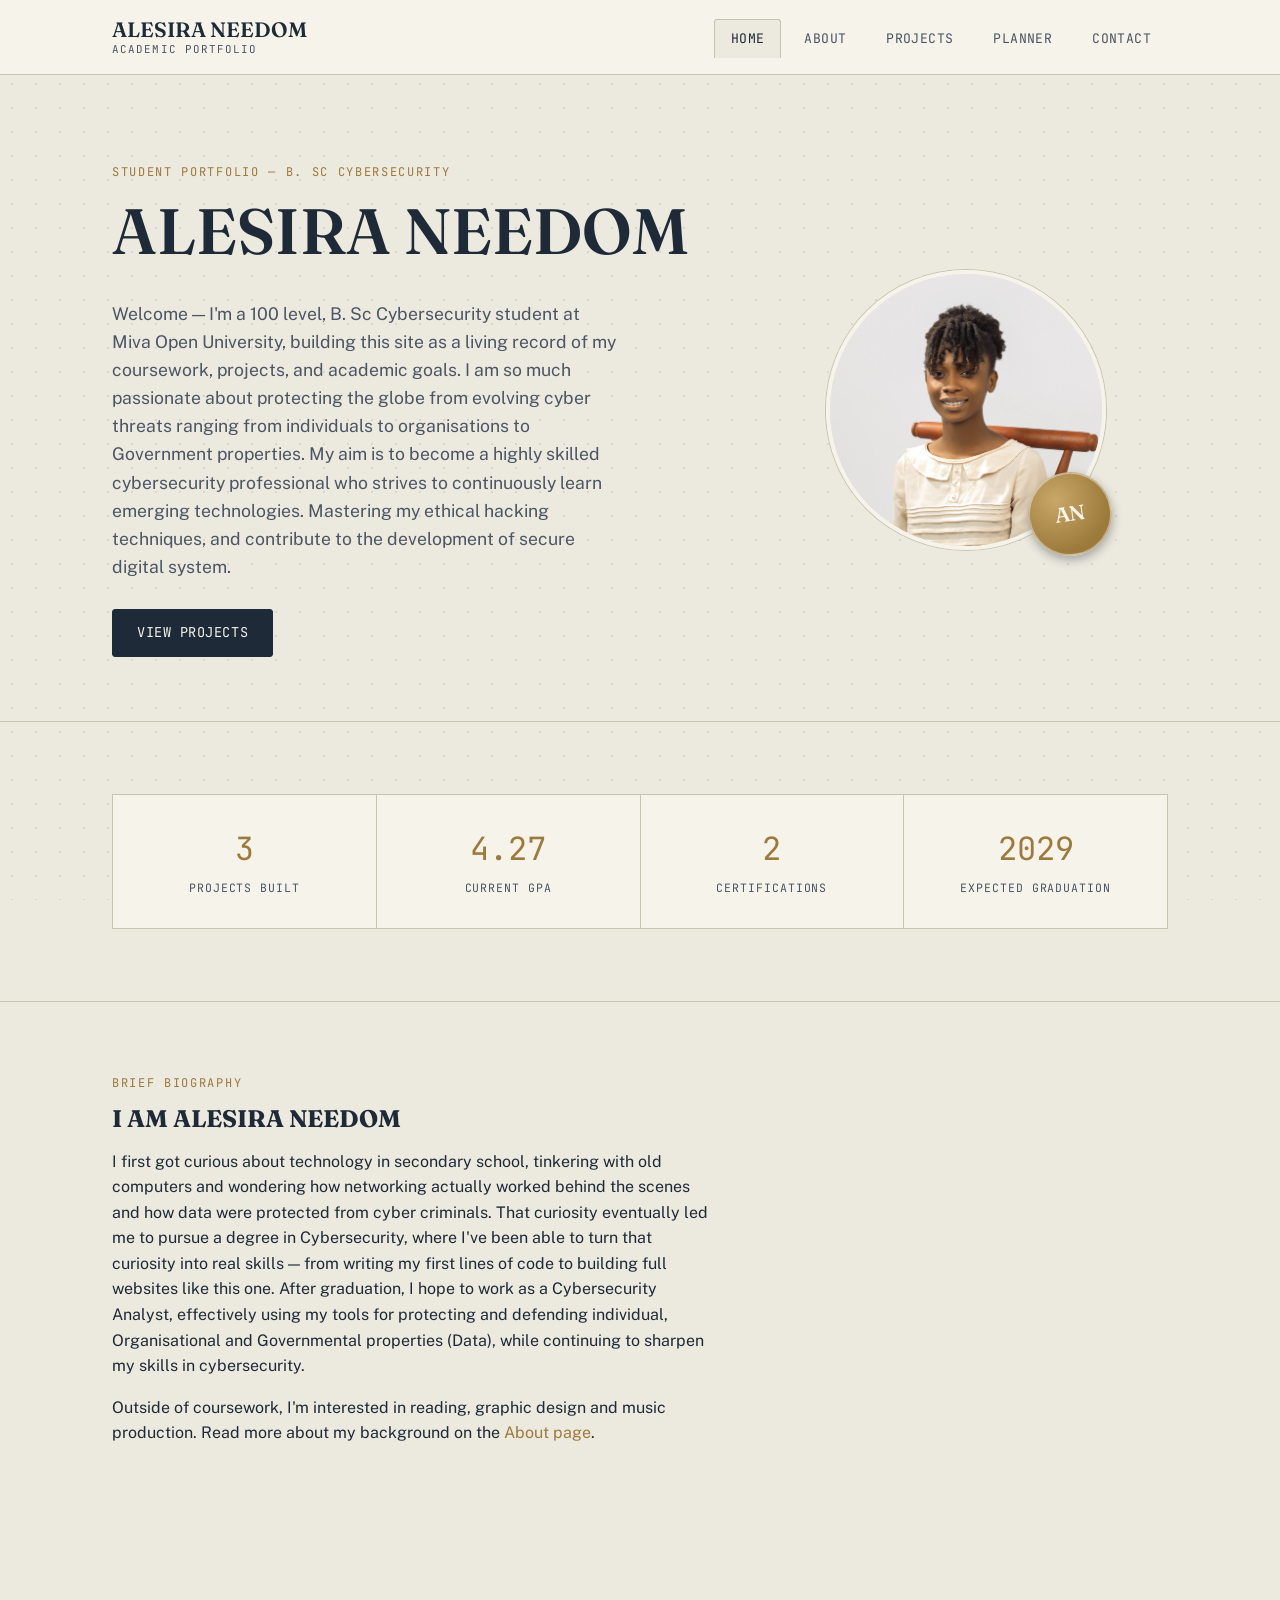
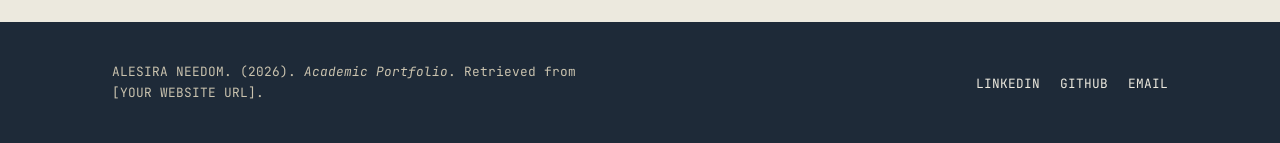
==== index.html @ df94f777 "website uploaded files" ====
<!DOCTYPE html>
<html lang="en">
<head>
<meta charset="UTF-8">
<meta name="viewport" content="width=device-width, initial-scale=1.0">
<title>ALESIRA NEEDOM— Academic Portfolio</title>
<meta name="description" content="Academic portfolio and student management platform for NEEDOM ALESIRA, CYBERSECURITY STUDENT at MIVA OPEN UNIVERSITY.">
<link rel="preconnect" href="https://fonts.googleapis.com">
<link href="https://fonts.googleapis.com/css2?family=Fraunces:opsz,wght@9..144,500;9..144,600&family=Public+Sans:wght@400;500;600&family=JetBrains+Mono:wght@400;500&display=swap" rel="stylesheet">
<link rel="stylesheet" href="css/style.css">
</head>
<body>

<header class="site-header">
  <div class="header-inner">
    <a href="index.html" class="brand">
      <span class="brand-name">ALESIRA NEEDOM</span>
      <span class="brand-tag">Academic Portfolio</span>
    </a>
    <nav class="site-nav" aria-label="Primary">
      <button class="nav-toggle" aria-expanded="false" aria-controls="nav-list" aria-label="Toggle navigation menu">
        <span></span><span></span><span></span>
      </button>
      <ul id="nav-list" class="nav-list">
        <li><a href="index.html">Home</a></li>
        <li><a href="about.html">About</a></li>
        <li><a href="projects.html">Projects</a></li>
        <li><a href="planner.html">Planner</a></li>
        <li><a href="contact.html">Contact</a></li>
      </ul>
    </nav>
  </div>
</header>

<main>
  <section class="hero">
    <div class="wrap">
    <div class="hero-grid">
      <div class="hero-copy">
        <span class="eyebrow">Student Portfolio — B. Sc CYBERSECURITY</span>
        <h1>ALESIRA NEEDOM</h1>
        <p class="lede">
          Welcome — I'm a 100 level, B. Sc Cybersecurity student at Miva Open University,
          building this site as a living record of my coursework, projects, and academic goals.
          I am so much passionate about protecting the globe from evolving cyber threats ranging from individuals to organisations to 
          Government properties. My aim is to become a highly skilled cybersecurity professional who strives to continuously learn emerging technologies.
          Mastering my ethical hacking techniques, and contribute to the development of secure digital system.
        </p>
        <div class="hero-actions">
          <a href="projects.html" class="btn btn-primary">View Projects</a>
        </div>
      </div>
      <div class="hero-portrait">
        <div class="portrait-frame">
          <img src="images/myprofile.jpg" alt="Photograph of NEEDOM ALESIRA">
        </div>
        <div class="seal">AN</div>
      </div>
    </div>
    </div>
  </section>

  <section aria-label="Quick facts">
    <div class="wrap">
      <div class="stats reveal">
        <div class="stat-card">
          <span class="stat-number">3</span>
          <span class="stat-label">Projects Built</span>
        </div>
        <div class="stat-card">
          <span class="stat-number">4.27</span>
          <span class="stat-label">Current GPA</span>
        </div>
        <div class="stat-card">
          <span class="stat-number">2</span>
          <span class="stat-label">Certifications</span>
        </div>
        <div class="stat-card">
          <span class="stat-number">2029</span>
          <span class="stat-label">Expected Graduation</span>
        </div>
      </div>
    </div>
  </section>

  <section>
    <div class="wrap">
      <div class="section-head reveal">
        <span class="eyebrow">Brief Biography</span>
        <h2>I AM ALESIRA NEEDOM </h2>
        <p>
          <p>
            I first got curious about technology in secondary school, tinkering with old computers 
            and wondering how networking actually worked behind the scenes and how data were protected from cyber criminals.
            That curiosity eventually led me to pursue a degree in Cybersecurity, where I've been able to turn that curiosity 
            into real skills — from writing my first lines of code to building full websites like this one. 
            After graduation, I hope to work as a Cybersecurity Analyst, effectively using my tools for protecting and defending individual, 
            Organisational and Governmental properties (Data), while continuing to sharpen my skills in cybersecurity.
        </p>
        </p>
        <p>
          Outside of coursework, I'm interested in reading, graphic design and music production. 
          Read more about my background on the <a href="about.html">About page</a>.
        </p>
      </div>
    </div>
  </section>
</main>

<footer class="site-footer">
  <div class="wrap footer-inner">
    <p class="citation">
      ALESIRA NEEDOM. (<span id="">2026</span>). <em>Academic Portfolio</em>. Retrieved from [YOUR WEBSITE URL].
    </p>
    <ul class="footer-links">
      <li><a href="http://www.linkedin.com/in/alesira-needom">LinkedIn</a></li>
      <li><a href="https://github.com/alesira-nee219">GitHub</a></li>
      <li><a href="mailto:a.needom7508@miva.edu.ng">Email</a></li>
    </ul>
  </div>
</footer>

<script src="js/main.js"></script>
</body>
</html>
---- css/style.css ----
/* =========================================================
   ACADEMIC PORTFOLIO — STYLESHEET
   Palette:  Ink #1E2A38 | Paper #ECE9DE | Brass #9C7A3C
             Crimson #7A2E2E | Slate #4B5563 | Line #C9C2AE
   Type:     Display  — 'Fraunces'      (headlines)
             Body     — 'Public Sans'   (copy)
             Utility  — 'JetBrains Mono' (labels, data, code)
   ========================================================= */

:root {
  --ink: #1E2A38;
  --paper: #ECE9DE;
  --paper-raised: #F5F3EA;
  --brass: #9C7A3C;
  --brass-light: #C9A768;
  --crimson: #7A2E2E;
  --slate: #4B5563;
  --line: #C9C2AE;

  --font-display: 'Fraunces', Georgia, serif;
  --font-body: 'Public Sans', -apple-system, BlinkMacSystemFont, sans-serif;
  --font-mono: 'JetBrains Mono', 'Courier New', monospace;

  --radius: 3px;
  --max-width: 1120px;
  --transition: 220ms ease;
}

/* ---------- Reset ---------- */
*, *::before, *::after { box-sizing: border-box; }
html { scroll-behavior: smooth; }
body {
  margin: 0;
  background-color: var(--paper);
  color: var(--ink);
  font-family: var(--font-body);
  font-size: 16px;
  line-height: 1.6;
  position: relative;
}

/* Notebook dot-grid background — signature texture */
body::before {
  content: "";
  position: fixed;
  inset: 0;
  background-image: radial-gradient(circle, rgba(30,42,56,0.10) 1px, transparent 1px);
  background-size: 24px 24px;
  pointer-events: none;
  z-index: 0;
}

img { max-width: 100%; display: block; }
a { color: var(--brass); text-decoration: none; }
a:hover { text-decoration: underline; }
ul { list-style: none; margin: 0; padding: 0; }
h1, h2, h3, h4 { font-family: var(--font-display); color: var(--ink); line-height: 1.15; margin: 0 0 0.5em; }
p { margin: 0 0 1em; }

:focus-visible {
  outline: 2px solid var(--brass);
  outline-offset: 3px;
}

.eyebrow {
  font-family: var(--font-mono);
  font-size: 0.75rem;
  letter-spacing: 0.14em;
  text-transform: uppercase;
  color: var(--brass);
  display: block;
  margin-bottom: 0.75rem;
}

.wrap {
  max-width: var(--max-width);
  margin: 0 auto;
  padding: 0 32px;
  position: relative;
  z-index: 1;
}

section { padding: 72px 0; border-bottom: 1px solid var(--line); }
section:last-of-type { border-bottom: none; }

.btn {
  display: inline-block;
  font-family: var(--font-mono);
  font-size: 0.85rem;
  letter-spacing: 0.04em;
  text-transform: uppercase;
  padding: 12px 24px;
  border-radius: var(--radius);
  border: 1px solid var(--ink);
  transition: background var(--transition), color var(--transition), transform var(--transition);
}
.btn:hover { text-decoration: none; transform: translateY(-2px); }
.btn-primary { background: var(--ink); color: var(--paper-raised); }
.btn-primary:hover { background: var(--brass); border-color: var(--brass); color: var(--ink); }
.btn-ghost { background: transparent; color: var(--ink); }
.btn-ghost:hover { background: var(--ink); color: var(--paper-raised); }

/* ---------- Header / Binder-tab navigation ---------- */
.site-header {
  position: sticky;
  top: 0;
  z-index: 50;
  background: var(--paper-raised);
  border-bottom: 1px solid var(--line);
}
.header-inner {
  max-width: var(--max-width);
  margin: 0 auto;
  padding: 18px 32px;
  display: flex;
  align-items: center;
  justify-content: space-between;
}
.brand { display: flex; flex-direction: column; line-height: 1.2; }
.brand-name { font-family: var(--font-display); font-size: 1.3rem; font-weight: 600; color: var(--ink); }
.brand-tag { font-family: var(--font-mono); font-size: 0.68rem; letter-spacing: 0.1em; text-transform: uppercase; color: var(--slate); }
.brand:hover { text-decoration: none; }

.nav-toggle {
  display: none;
  flex-direction: column;
  gap: 5px;
  background: none;
  border: none;
  cursor: pointer;
  padding: 6px;
}
.nav-toggle span { width: 24px; height: 2px; background: var(--ink); }

.nav-list { display: flex; gap: 6px; }
.nav-list a {
  font-family: var(--font-mono);
  font-size: 0.82rem;
  letter-spacing: 0.03em;
  text-transform: uppercase;
  color: var(--slate);
  padding: 10px 16px;
  border: 1px solid transparent;
  border-bottom: none;
  border-radius: var(--radius) var(--radius) 0 0;
  position: relative;
  top: 1px;
}
.nav-list a:hover { color: var(--ink); text-decoration: none; border-color: var(--line); }
.nav-list a.active {
  color: var(--ink);
  background: var(--paper);
  border-color: var(--line);
  border-bottom: 1px solid var(--paper);
}

/* ---------- Hero ---------- */
.hero { padding: 88px 0 64px; border-bottom: 1px solid var(--line); }
.hero-grid {
  display: grid;
  grid-template-columns: 1.2fr 0.8fr;
  gap: 48px;
  align-items: center;
}
.hero h1 { font-size: clamp(2.4rem, 5vw, 4rem); font-weight: 600; }
.hero .lede { font-size: 1.1rem; color: var(--slate); max-width: 46ch; }
.hero-actions { display: flex; gap: 14px; margin-top: 28px; flex-wrap: wrap; }

.hero-portrait { position: relative; justify-self: center; }
.portrait-frame {
  width: 280px;
  height: 280px;
  border-radius: 50%;
  overflow: hidden;
  border: 4px solid var(--paper-raised);
  box-shadow: 0 0 0 1px var(--line);
}
.portrait-frame img { width: 100%; height: 100%; object-fit: cover; }

/* Wax-seal badge — signature element */
.seal {
  position: absolute;
  bottom: -6px;
  right: -6px;
  width: 84px;
  height: 84px;
  border-radius: 50%;
  background: radial-gradient(circle at 35% 30%, var(--brass-light), var(--brass) 70%);
  display: flex;
  align-items: center;
  justify-content: center;
  font-family: var(--font-display);
  font-weight: 600;
  font-size: 1.3rem;
  color: var(--paper-raised);
  box-shadow: 0 4px 10px rgba(30,42,56,0.35);
  transform: rotate(-8deg);
  border: 2px solid rgba(255,255,255,0.4);
  animation: spin 2s linear infinite;
}

@keyframes spin{
  from{
    transform:rotate(0deg);
  }
  to {
    transform: rotate(360deg);
  }
}


/* ---------- Stat strip ---------- */
.stats { display: grid; grid-template-columns: repeat(4, 1fr); gap: 1px; background: var(--line); border: 1px solid var(--line); }
.stat-card { background: var(--paper-raised); padding: 28px 20px; text-align: center; }
.stat-number { font-family: var(--font-mono); font-size: 2rem; color: var(--brass); display: block; }
.stat-label { font-family: var(--font-mono); font-size: 0.72rem; letter-spacing: 0.08em; text-transform: uppercase; color: var(--slate); }

/* ---------- Generic section heading ---------- */
.section-head { max-width: 60ch; margin-bottom: 40px; }

/* ---------- Tables (education / office hours) ---------- */
table { width: 100%; border-collapse: collapse; font-size: 0.95rem; }
caption { text-align: left; font-family: var(--font-mono); font-size: 0.75rem; text-transform: uppercase; letter-spacing: 0.08em; color: var(--slate); margin-bottom: 10px; }
th, td { text-align: left; padding: 14px 16px; border-bottom: 1px solid var(--line); }
th { font-family: var(--font-mono); font-size: 0.75rem; text-transform: uppercase; letter-spacing: 0.06em; color: var(--brass); }

/* ---------- Skill bars ---------- */
.skills-list { display: flex; flex-direction: column; gap: 18px; }
.skill-row { display: grid; grid-template-columns: 140px 1fr; align-items: center; gap: 16px; }
.skill-name { font-family: var(--font-mono); font-size: 0.85rem; }
.skill-track { height: 8px; background: var(--line); border-radius: 4px; overflow: hidden; }
.skill-fill { height: 100%; background: linear-gradient(90deg, var(--brass), var(--brass-light)); }

/* ---------- Tag chips ---------- */
.chip-row { display: flex; flex-wrap: wrap; gap: 10px; }
.chip {
  font-family: var(--font-mono);
  font-size: 0.75rem;
  padding: 6px 12px;
  border: 1px solid var(--line);
  border-radius: 100px;
  color: var(--slate);
  background: var(--paper-raised);
}

/* ---------- Cards grid (hobbies, projects) ---------- */
.grid-3 { display: grid; grid-template-columns: repeat(3, 1fr); gap: 28px; }
.card {
  background: var(--paper-raised);
  border: 1px solid var(--line);
  border-radius: var(--radius);
  overflow: hidden;
  transition: transform var(--transition), box-shadow var(--transition);
}
.card:hover { transform: translateY(-4px); box-shadow: 0 12px 24px rgba(30,42,56,0.12); }
.card-body { padding: 24px; }
.card h3 { font-size: 1.15rem; margin-bottom: 8px; }
.card-media { border-bottom: 1px solid var(--line); }
.card-links { display: flex; gap: 16px; margin-top: 16px; font-family: var(--font-mono); font-size: 0.82rem; }

/* ---------- Audio / video multimedia ---------- */
.media-block { margin: 24px 0; }
audio, video { width: 100%; border-radius: var(--radius); border: 1px solid var(--line); }
.media-caption { font-family: var(--font-mono); font-size: 0.75rem; color: var(--slate); margin-top: 8px; }

/* ---------- Planner ---------- */
.planner-form {
  display: grid;
  grid-template-columns: 2fr 1fr 1fr auto;
  gap: 12px;
  background: var(--paper-raised);
  border: 1px solid var(--line);
  padding: 20px;
  border-radius: var(--radius);
}
.planner-filters { display: flex; gap: 8px; margin: 24px 0; }
.filter-btn {
  font-family: var(--font-mono);
  font-size: 0.78rem;
  text-transform: uppercase;
  padding: 8px 16px;
  border: 1px solid var(--line);
  background: var(--paper-raised);
  border-radius: 100px;
  cursor: pointer;
  color: var(--slate);
}
.filter-btn.active { background: var(--ink); color: var(--paper-raised); border-color: var(--ink); }

.task-list { display: flex; flex-direction: column; gap: 10px; }
.task-item {
  display: flex;
  align-items: center;
  gap: 14px;
  background: var(--paper-raised);
  border: 1px solid var(--line);
  border-left: 4px solid var(--brass);
  padding: 14px 18px;
  border-radius: var(--radius);
}
.task-item.completed { border-left-color: var(--slate); opacity: 0.6; }
.task-item.completed .task-title { text-decoration: line-through; }
.task-check {
  width: 20px; height: 20px;
  border: 2px solid var(--ink);
  border-radius: 50%;
  cursor: pointer;
  flex-shrink: 0;
  background: transparent;
  position: relative;
}
.task-item.completed .task-check { background: var(--ink); }
.task-item.completed .task-check::after {
  content: "";
  position: absolute; left: 5px; top: 1px;
  width: 6px; height: 10px;
  border: solid var(--paper-raised);
  border-width: 0 2px 2px 0;
  transform: rotate(45deg);
}
.task-title { flex: 1; }
.task-meta { font-family: var(--font-mono); font-size: 0.72rem; color: var(--slate); text-transform: uppercase; }
.task-delete {
  background: none; border: none; cursor: pointer;
  color: var(--crimson); font-family: var(--font-mono); font-size: 0.78rem; text-transform: uppercase;
}
.empty-state { font-family: var(--font-mono); font-size: 0.85rem; color: var(--slate); padding: 24px; text-align: center; border: 1px dashed var(--line); border-radius: var(--radius); }

/* ---------- Forms (contact) ---------- */
.form-grid { display: grid; grid-template-columns: 1fr 1fr; gap: 20px; }
.form-field { display: flex; flex-direction: column; gap: 6px; }
.form-field.full { grid-column: 1 / -1; }
label { font-family: var(--font-mono); font-size: 0.75rem; text-transform: uppercase; letter-spacing: 0.05em; color: var(--slate); }
input, textarea {
  font-family: var(--font-body);
  font-size: 1rem;
  padding: 12px 14px;
  border: 1px solid var(--line);
  border-radius: var(--radius);
  background: var(--paper-raised);
  color: var(--ink);
}
textarea { resize: vertical; min-height: 120px; }
input:focus, textarea:focus { border-color: var(--brass); }
input.error, textarea.error { border-color: var(--crimson); }
.error-msg { font-family: var(--font-mono); font-size: 0.72rem; color: var(--crimson); min-height: 16px; }
.form-status {
  margin-top: 20px; padding: 14px 18px; border-radius: var(--radius);
  font-family: var(--font-mono); font-size: 0.85rem; display: none;
}
.form-status.success { display: block; background: rgba(156,122,60,0.15); border: 1px solid var(--brass); color: var(--ink); }
.form-status.failure { display: block; background: rgba(122,46,46,0.1); border: 1px solid var(--crimson); color: var(--crimson); }

.contact-info { display: grid; grid-template-columns: repeat(3, 1fr); gap: 24px; margin-top: 48px; }
.contact-info .card-body { text-align: center; }

/* ---------- Footer ---------- */
.site-footer { background: var(--ink); color: var(--paper); padding: 40px 0; margin-top: 64px; }
.footer-inner { display: flex; justify-content: space-between; align-items: center; flex-wrap: wrap; gap: 16px; }
.citation { font-family: var(--font-mono); font-size: 0.8rem; color: #C9C2AE; max-width: 60ch; margin: 0; }
.footer-links { display: flex; gap: 20px; }
.footer-links a { color: var(--paper); font-family: var(--font-mono); font-size: 0.8rem; text-transform: uppercase; }

/* ---------- Scroll reveal ---------- */
.reveal { opacity: 0; transform: translateY(16px); transition: opacity 600ms ease, transform 600ms ease; }
.reveal.is-visible { opacity: 1; transform: translateY(0); }

/* ---------- Responsive ---------- */
@media (max-width: 860px) {
  .hero-grid { grid-template-columns: 1fr; text-align: center; }
  .hero-portrait { order: -1; }
  .hero-actions { justify-content: center; }
  .stats { grid-template-columns: repeat(2, 1fr); }
  .grid-3 { grid-template-columns: 1fr; }
  .form-grid { grid-template-columns: 1fr; }
  .contact-info { grid-template-columns: 1fr; }
  .planner-form { grid-template-columns: 1fr; }
}

@media (max-width: 720px) {
  .nav-toggle { display: flex; }
  .nav-list {
    position: absolute;
    top: 100%; left: 0; right: 0;
    flex-direction: column;
    background: var(--paper-raised);
    border-bottom: 1px solid var(--line);
    display: none;
    padding: 8px 32px 16px;
  }
  .nav-list.open { display: flex; }
  .nav-list a { border-radius: var(--radius); }
}

@media (prefers-reduced-motion: reduce) {
  * { transition: none !important; scroll-behavior: auto !important; }
  .reveal { opacity: 1; transform: none; }
}
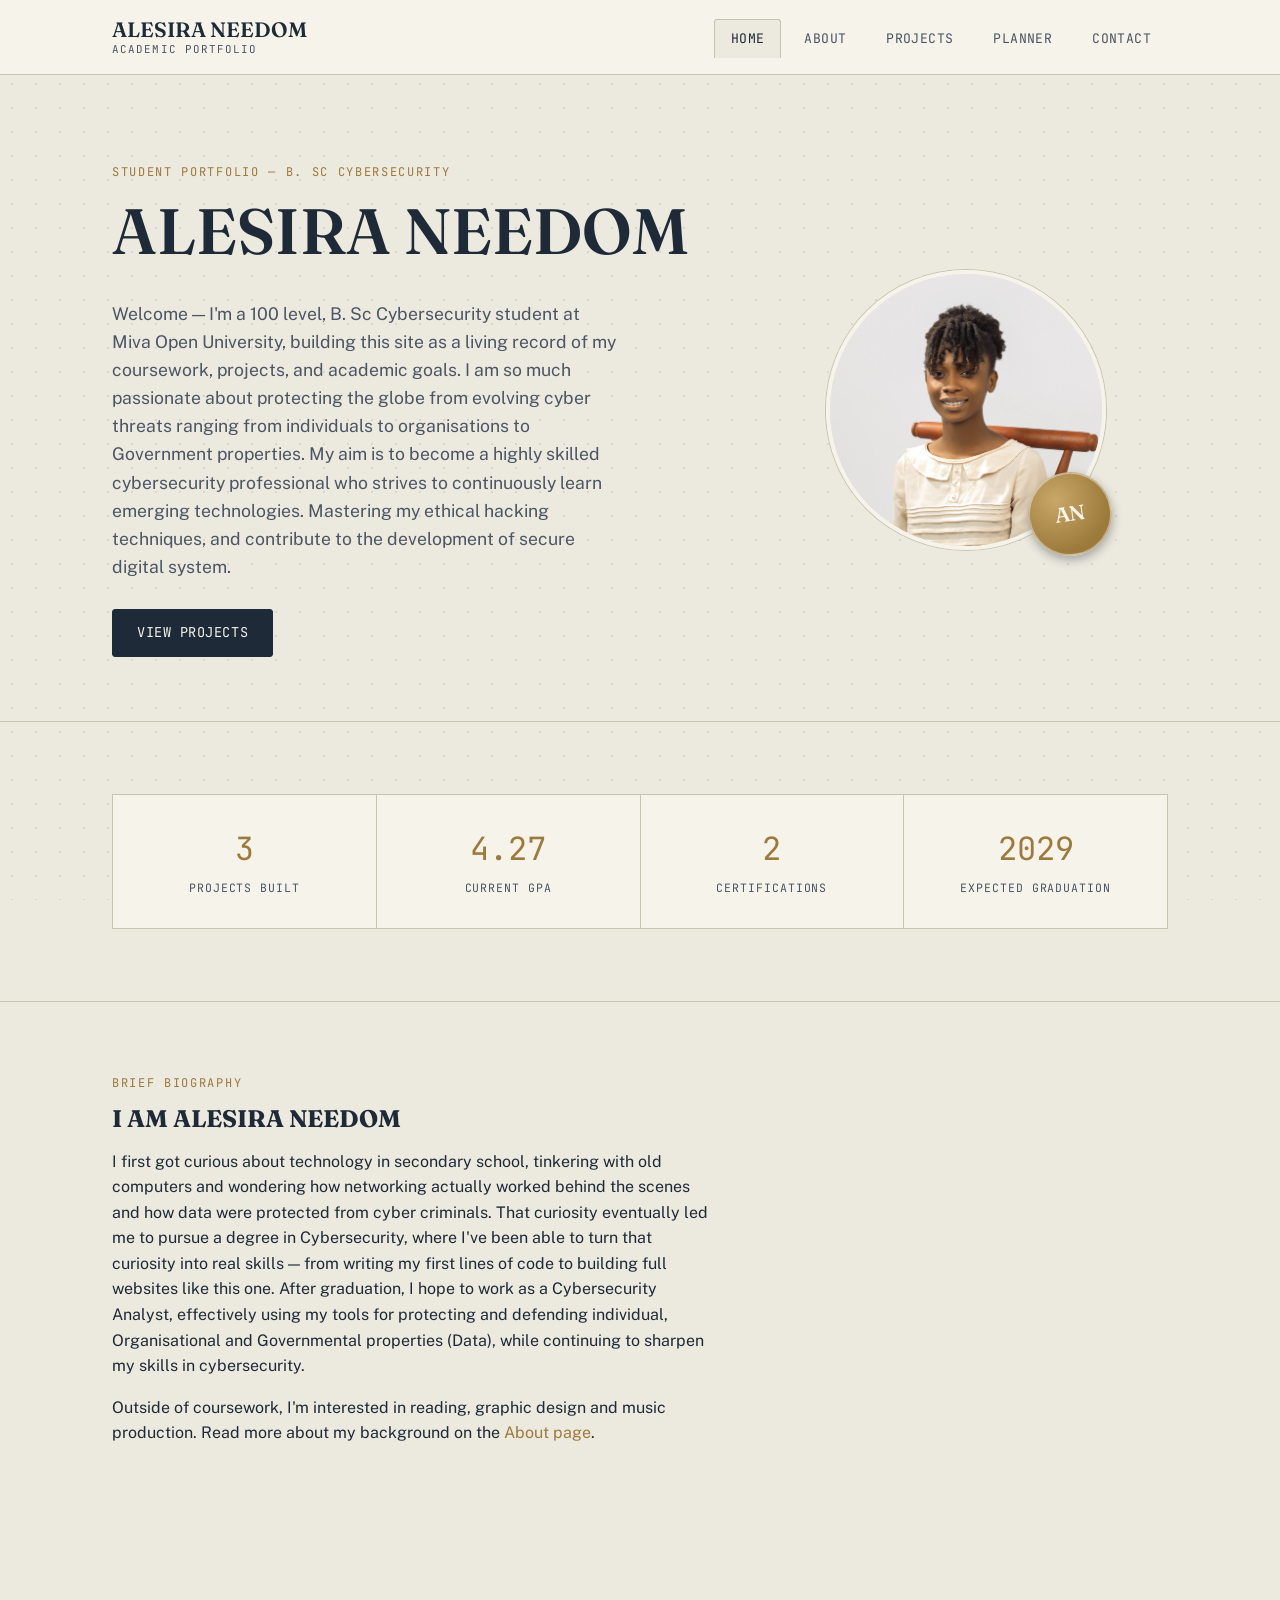
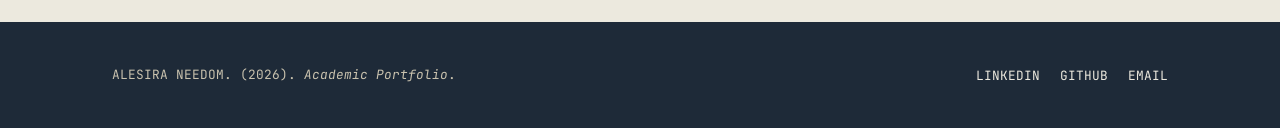
==== commit 7aecb341: "Update index.html" ====
--- a/index.html
+++ b/index.html
@@ -110,7 +110,7 @@
 <footer class="site-footer">
   <div class="wrap footer-inner">
     <p class="citation">
-      ALESIRA NEEDOM. (<span id="">2026</span>). <em>Academic Portfolio</em>. Retrieved from [YOUR WEBSITE URL].
+      ALESIRA NEEDOM. (<span id="">2026</span>). <em>Academic Portfolio</em>.
     </p>
     <ul class="footer-links">
       <li><a href="http://www.linkedin.com/in/alesira-needom">LinkedIn</a></li>
